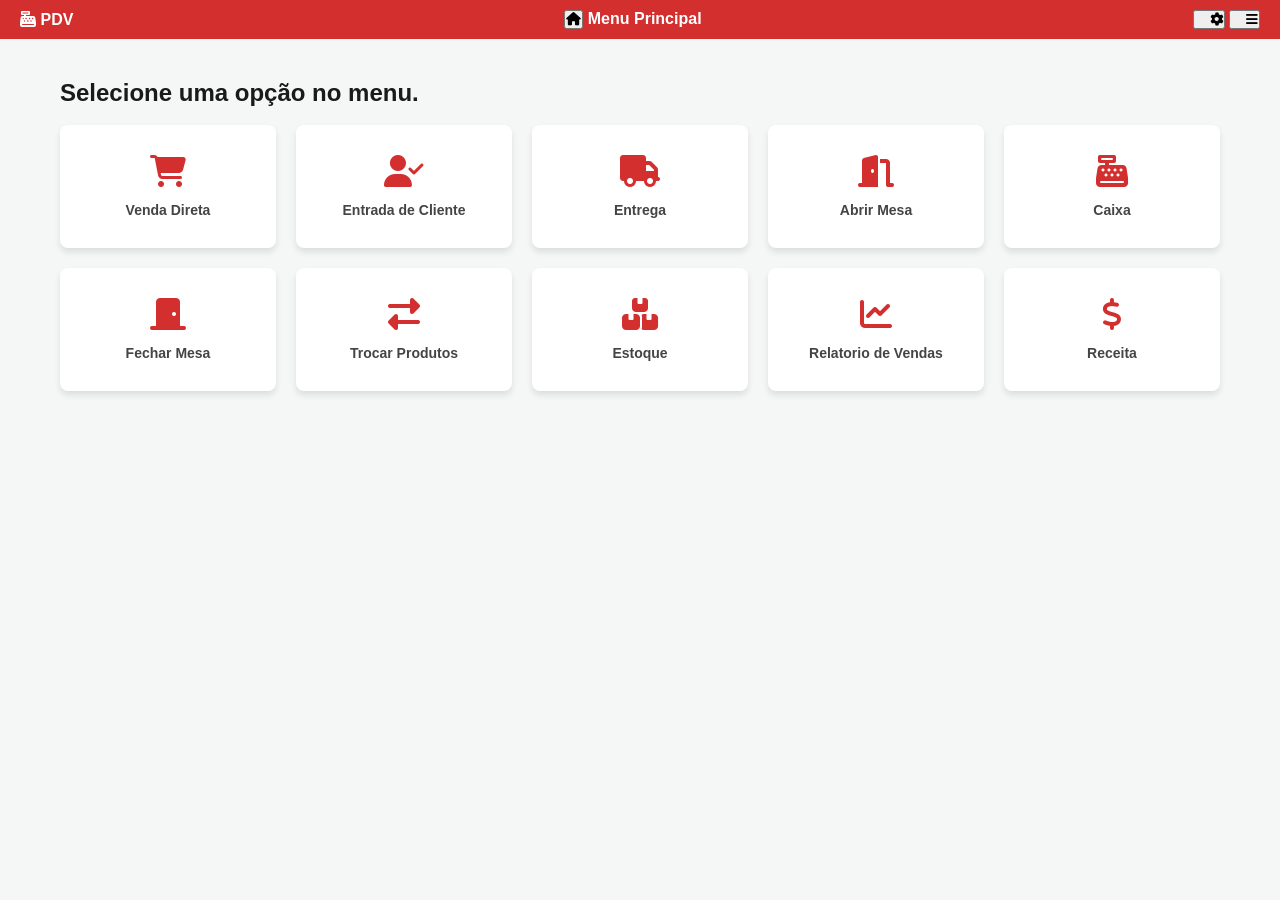
==== src/index.html @ 89629a4d "initial" ====
<!DOCTYPE html>
<html lang="pt-br">

<head>
    <meta charset="UTF-8">
    <meta name="viewport" content="width=device-width, initial-scale=1.0">
    <title>PDV - Sistema</title>
    <link rel="stylesheet" href="style.css">
    <link rel="stylesheet" href="https://cdnjs.cloudflare.com/ajax/libs/font-awesome/6.4.0/css/all.min.css">
</head>

<body>

    <header class="navbar">

        <div class="nav-left">
            <i class="fas fa-cash-register"></i>
            <span>PDV</span>
        </div>

        <div class="nav-center">

            <button onclick="handleAction('Menu Principal')" class="home-btn">
                <i class="fas fa-house"></i>
            </button>

            <span id="nav-title">Menu Principal</span>

        </div>

        <div class="nav-right">
            <button class="icon-btn">
                <i class="fas fa-cog"></i>
            </button>

            <button class="icon-btn">
                <i class="fas fa-bars"></i>
            </button>
        </div>

    </header>

    <main class="container">
        <section class="welcome-section">
            <h1>Selecione uma opção no menu.</h1>
            </br>
        </section>

        <div class="grid-menu">
            <button class="card" onclick="handleAction('Venda Direta')">
                <i class="fas fa-shopping-cart"></i>
                <span>Venda Direta</span>
            </button>
            <button class="card" onclick="handleAction('Entrada de Cliente')">
                <i class="fas fa-user-check"></i>
                <span>Entrada de Cliente</span>
            </button>
            <button class="card" onclick="handleAction('Entrega')">
                <i class="fas fa-truck"></i>
                <span>Entrega</span>
            </button>
            <button class="card" onclick="handleAction('Abrir Mesa')">
                <i class="fas fa-door-open"></i>
                <span>Abrir Mesa</span>
            </button>
            <button class="card" onclick="handleAction('Caixa')">
                <i class="fas fa-cash-register"></i>
                <span>Caixa</span>
            </button>
            <button class="card" onclick="handleAction('Fechar Mesa')">
                <i class="fas fa-door-closed"></i>
                <span>Fechar Mesa</span>
            </button>
            <button class="card" onclick="handleAction('Trocar Produtos')">
                <i class="fas fa-exchange-alt"></i>
                <span>Trocar Produtos</span>
            </button>
            <button class="card" onclick="handleAction('estoque')">
                <i class="fas fa-boxes"></i>
                <span>Estoque</span>
            </button>
            <button class="card" onclick="handleAction('Relatorio de Vendas')">
                <i class="fas fa-chart-line"></i>
                <span>Relatorio de Vendas</span>
            </button>
            <button class="card" onclick="handleAction('Receita')">
                <i class="fas fa-dollar-sign"></i>
                <span>Receita</span>
            </button>
        </div>
    </main>

    <script src="script.js"></script>
</body>

</html>
---- src/style.css ----
:root {

    --primary-red: #d32f2f;

    --bg-light: #f4f7f6;

    --text-dark: #333;

    --card-shadow: 0 4px 6px rgba(0, 0, 0, 0.1);

}



* {

    margin: 0;

    padding: 0;

    box-sizing: border-box;

    font-family: 'Segoe UI', Tahoma, Geneva, Verdana, sans-serif;

}



body {

    background-color: var(--bg-light);

}



/* Navbar */

.navbar {

    background-color: var(--primary-red);

    color: white;

    padding: 10px 20px;

    display: flex;

    justify-content: space-between;

    align-items: center;

    font-weight: bold;

}



.nav-right i {

    margin-left: 15px;

    cursor: pointer;

}



/* Container */

.container {

    max-width: 1200px;

    margin: 40px auto;

    padding: 0 20px;

}



.welcome-section h1 {

    font-size: 24px;

    color: #1a1a1a;

}



.welcome-section p {

    color: #666;

    margin-bottom: 30px;

}



/* Grid System */

.grid-menu {

    display: grid;

    grid-template-columns: repeat(auto-fill, minmax(200px, 1fr));

    gap: 20px;

}



/* Cards */

.card {

    background: white;

    border: none;

    border-radius: 8px;

    padding: 30px 15px;

    display: flex;

    flex-direction: column;

    align-items: center;

    justify-content: center;

    cursor: pointer;

    box-shadow: var(--card-shadow);

    transition: transform 0.2s, box-shadow 0.2s;

}



.card:hover {

    transform: translateY(-5px);

    box-shadow: 0 8px 15px rgba(0, 0, 0, 0.15);

}



.card i {

    font-size: 32px;

    color: var(--primary-red);

    margin-bottom: 15px;

}



.card span {

    font-size: 14px;

    font-weight: 600;

    color: #444;
}
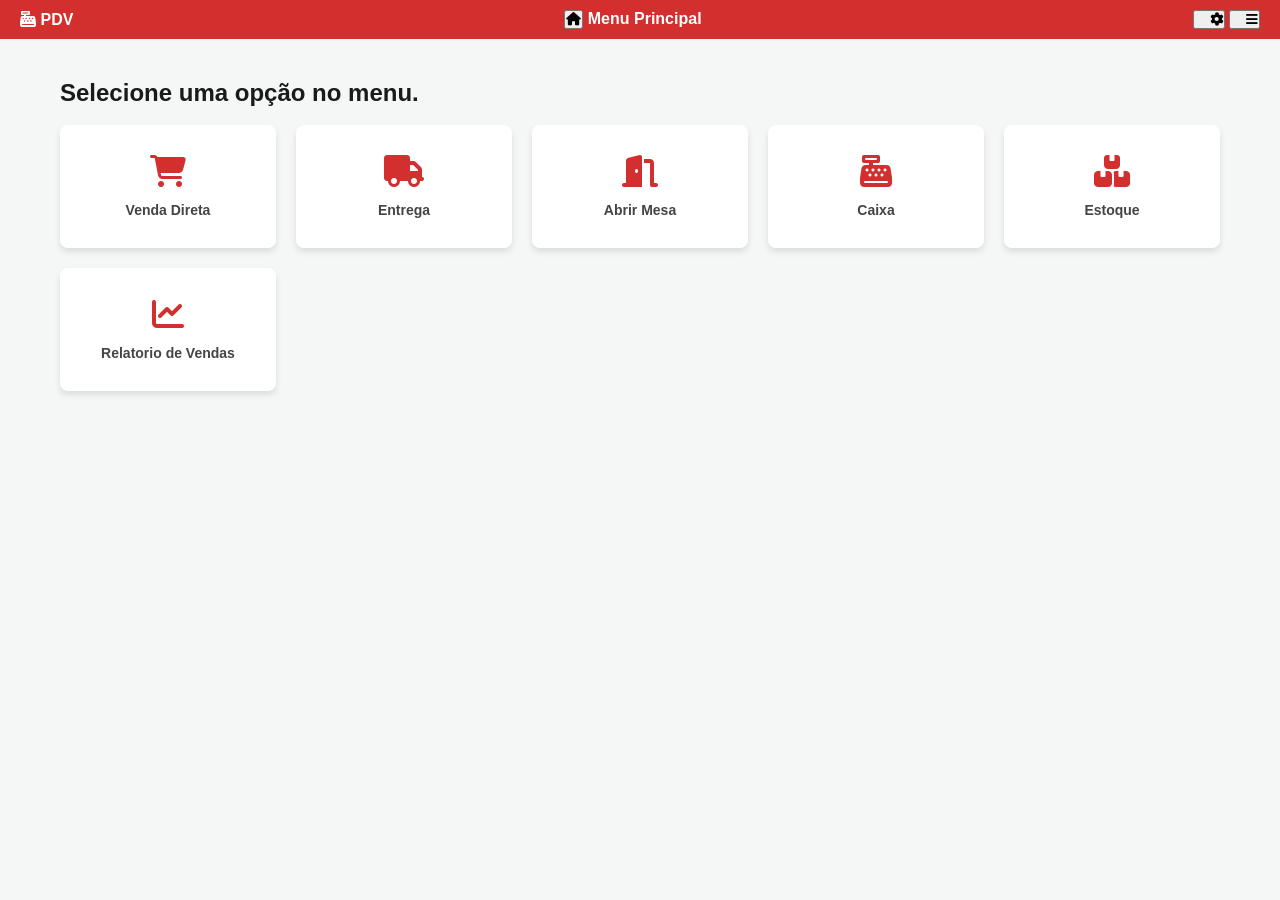
==== commit 4712c2f3: "mesa quase finalizada" ====
--- a/src/index.html
+++ b/src/index.html
@@ -51,10 +51,6 @@
                 <i class="fas fa-shopping-cart"></i>
                 <span>Venda Direta</span>
             </button>
-            <button class="card" onclick="handleAction('Entrada de Cliente')">
-                <i class="fas fa-user-check"></i>
-                <span>Entrada de Cliente</span>
-            </button>
             <button class="card" onclick="handleAction('Entrega')">
                 <i class="fas fa-truck"></i>
                 <span>Entrega</span>
@@ -67,14 +63,6 @@
                 <i class="fas fa-cash-register"></i>
                 <span>Caixa</span>
             </button>
-            <button class="card" onclick="handleAction('Fechar Mesa')">
-                <i class="fas fa-door-closed"></i>
-                <span>Fechar Mesa</span>
-            </button>
-            <button class="card" onclick="handleAction('Trocar Produtos')">
-                <i class="fas fa-exchange-alt"></i>
-                <span>Trocar Produtos</span>
-            </button>
             <button class="card" onclick="handleAction('estoque')">
                 <i class="fas fa-boxes"></i>
                 <span>Estoque</span>
@@ -83,14 +71,28 @@
                 <i class="fas fa-chart-line"></i>
                 <span>Relatorio de Vendas</span>
             </button>
-            <button class="card" onclick="handleAction('Receita')">
-                <i class="fas fa-dollar-sign"></i>
-                <span>Receita</span>
-            </button>
         </div>
     </main>
 
     <script src="script.js"></script>
+
+    <div id="modal-mesa" class="modal hidden">
+
+    <div class="modal-content">
+
+        <span class="close" onclick="fecharModal()">&times;</span>
+
+        <h2 id="modal-titulo">Mesa</h2>
+
+        <button onclick="adicionarItemModal()">➕ Adicionar Item</button>
+        <button onclick="atualizarModal()">🔄 Atualizar</button>
+
+        <div id="modal-detalhes"></div>
+
+    </div>
+
+</div>
+
 </body>
 
 </html>
--- a/src/style.css
+++ b/src/style.css
@@ -173,4 +173,43 @@
     font-weight: 600;
 
     color: #444;
-}+}
+
+.mesa-card {
+    border: 1px solid #ccc;
+    padding: 10px;
+    margin: 10px;
+    border-radius: 8px;
+}
+
+
+.modal {
+    position: fixed;
+    top: 0;
+    left: 0;
+    width: 100%;
+    height: 100%;
+
+    background: rgba(0,0,0,0.5);
+
+    display: flex;
+    align-items: center;
+    justify-content: center;
+}
+
+.hidden {
+    display: none;
+}
+
+.modal-content {
+    background: white;
+    padding: 20px;
+    border-radius: 10px;
+    width: 400px;
+}
+
+.close {
+    float: right;
+    cursor: pointer;
+    font-size: 20px;
+}   
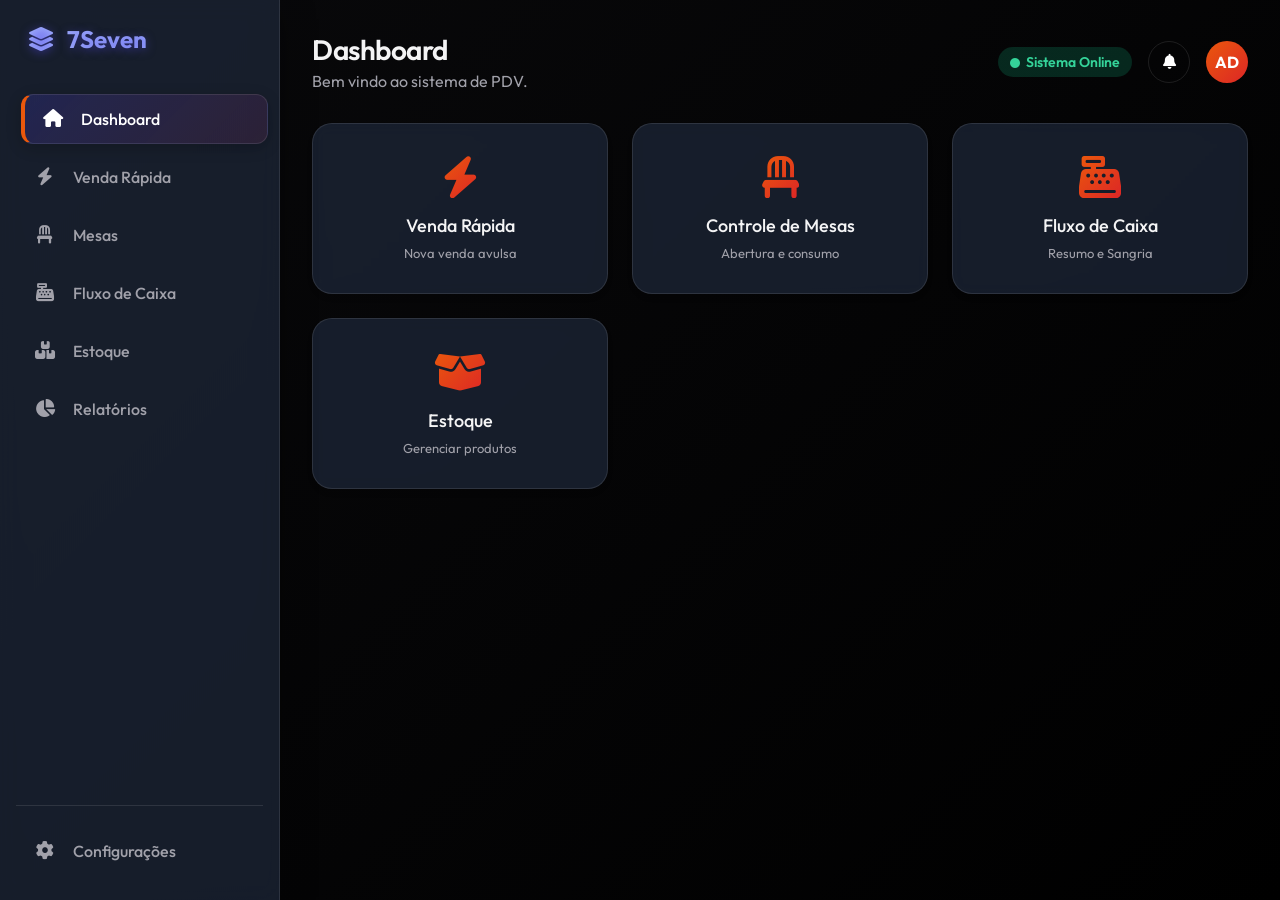
==== commit e73c317f: "melhorias no UX" ====
--- a/src/index.html
+++ b/src/index.html
@@ -1,98 +1,105 @@
-<!DOCTYPE html>
-<html lang="pt-br">
-
-<head>
-    <meta charset="UTF-8">
-    <meta name="viewport" content="width=device-width, initial-scale=1.0">
-    <title>PDV - Sistema</title>
-    <link rel="stylesheet" href="style.css">
-    <link rel="stylesheet" href="https://cdnjs.cloudflare.com/ajax/libs/font-awesome/6.4.0/css/all.min.css">
-</head>
-
-<body>
-
-    <header class="navbar">
-
-        <div class="nav-left">
-            <i class="fas fa-cash-register"></i>
-            <span>PDV</span>
-        </div>
-
-        <div class="nav-center">
-
-            <button onclick="handleAction('Menu Principal')" class="home-btn">
-                <i class="fas fa-house"></i>
-            </button>
-
-            <span id="nav-title">Menu Principal</span>
-
-        </div>
-
-        <div class="nav-right">
-            <button class="icon-btn">
-                <i class="fas fa-cog"></i>
-            </button>
-
-            <button class="icon-btn">
-                <i class="fas fa-bars"></i>
-            </button>
-        </div>
-
-    </header>
-
-    <main class="container">
-        <section class="welcome-section">
-            <h1>Selecione uma opção no menu.</h1>
-            </br>
-        </section>
-
-        <div class="grid-menu">
-            <button class="card" onclick="handleAction('Venda Direta')">
-                <i class="fas fa-shopping-cart"></i>
-                <span>Venda Direta</span>
-            </button>
-            <button class="card" onclick="handleAction('Entrega')">
-                <i class="fas fa-truck"></i>
-                <span>Entrega</span>
-            </button>
-            <button class="card" onclick="handleAction('Abrir Mesa')">
-                <i class="fas fa-door-open"></i>
-                <span>Abrir Mesa</span>
-            </button>
-            <button class="card" onclick="handleAction('Caixa')">
-                <i class="fas fa-cash-register"></i>
-                <span>Caixa</span>
-            </button>
-            <button class="card" onclick="handleAction('estoque')">
-                <i class="fas fa-boxes"></i>
-                <span>Estoque</span>
-            </button>
-            <button class="card" onclick="handleAction('Relatorio de Vendas')">
-                <i class="fas fa-chart-line"></i>
-                <span>Relatorio de Vendas</span>
-            </button>
-        </div>
-    </main>
-
-    <script src="script.js"></script>
-
-    <div id="modal-mesa" class="modal hidden">
-
-    <div class="modal-content">
-
-        <span class="close" onclick="fecharModal()">&times;</span>
-
-        <h2 id="modal-titulo">Mesa</h2>
-
-        <button onclick="adicionarItemModal()">➕ Adicionar Item</button>
-        <button onclick="atualizarModal()">🔄 Atualizar</button>
-
-        <div id="modal-detalhes"></div>
-
-    </div>
-
-</div>
-
-</body>
-
+<!DOCTYPE html>
+<html lang="pt-br">
+<head>
+    <meta charset="UTF-8">
+    <meta name="viewport" content="width=device-width, initial-scale=1.0">
+    <title>7Seven</title>
+    <link rel="stylesheet" href="style.css">
+    <link rel="stylesheet" href="https://cdnjs.cloudflare.com/ajax/libs/font-awesome/6.4.0/css/all.min.css">
+</head>
+<body>
+
+    <div class="app-layout">
+        
+        <!-- Glass Sidebar -->
+        <aside class="sidebar">
+            <div class="brand">
+                <i class="fas fa-layer-group"></i>
+                <span>7Seven</span>
+            </div>
+
+            <nav class="nav-links">
+                <a class="nav-item active" onclick="handleAction('Menu Principal', this)">
+                    <i class="fas fa-home"></i> <span>Dashboard</span>
+                </a>
+                <a class="nav-item" onclick="handleAction('Venda Direta', this)">
+                    <i class="fas fa-bolt"></i> <span>Venda Rápida</span>
+                </a>
+                <a class="nav-item" onclick="handleAction('Mesas', this)">
+                    <i class="fas fa-chair"></i> <span>Mesas</span>
+                </a>
+                <a class="nav-item" onclick="handleAction('Caixa', this)">
+                    <i class="fas fa-cash-register"></i> <span>Fluxo de Caixa</span>
+                </a>
+                <a class="nav-item" onclick="handleAction('Estoque', this)">
+                    <i class="fas fa-boxes"></i> <span>Estoque</span>
+                </a>
+                <a class="nav-item" onclick="handleAction('Relatórios', this)">
+                    <i class="fas fa-chart-pie"></i> <span>Relatórios</span>
+                </a>
+            </nav>
+
+            <div style="margin-top: auto; padding-top: 20px; border-top: 1px solid rgba(255,255,255,0.1);">
+                <a class="nav-item" onclick="handleAction('Configurações', this)">
+                    <i class="fas fa-cog"></i> <span>Configurações</span>
+                </a>
+            </div>
+        </aside>
+
+        <!-- Main Workspace -->
+        <main class="main-area">
+            
+            <header class="page-header">
+                <div>
+                    <h1 class="page-title" id="page-title">Dashboard</h1>
+                    <p style="color: var(--text-muted); margin-top: 4px;">Bem vindo ao sistema de PDV.</p>
+                </div>
+                
+                <div style="display: flex; gap: 16px; align-items: center;">
+                    <span style="background: rgba(16, 185, 129, 0.2); color: #34d399; padding: 6px 12px; border-radius: 20px; font-size: 14px; font-weight: 600;"><i class="fas fa-circle" style="font-size: 10px; margin-right: 6px;"></i>Sistema Online</span>
+                    <button class="btn btn-outline" style="padding: 10px; border-radius: 50%; width: 42px; height: 42px;"><i class="fas fa-bell"></i></button>
+                    <div style="width: 42px; height: 42px; border-radius: 50%; background: linear-gradient(135deg, var(--primary), var(--secondary)); display: flex; align-items: center; justify-content: center; font-weight: bold; color: white;">
+                        AD
+                    </div>
+                </div>
+            </header>
+
+            <div id="content-container">
+                <!-- PÁGINA INICIAL INJETADA AQUI (OU O TEMPLATE ABAIXO SE MANTÉM, LOGO SUBSTITUIDO) -->
+                <div class="glass-grid" id="home-menu">
+                    <div class="glass-card" onclick="handleAction('Venda Direta')">
+                        <i class="fas fa-bolt"></i>
+                        <h3>Venda Rápida</h3>
+                        <p style="font-size: 13px; color: var(--text-muted); margin-top: 8px;">Nova venda avulsa</p>
+                    </div>
+                    <div class="glass-card" onclick="handleAction('Mesas')">
+                        <i class="fas fa-chair"></i>
+                        <h3>Controle de Mesas</h3>
+                        <p style="font-size: 13px; color: var(--text-muted); margin-top: 8px;">Abertura e consumo</p>
+                    </div>
+                    <div class="glass-card" onclick="handleAction('Caixa')">
+                        <i class="fas fa-cash-register"></i>
+                        <h3>Fluxo de Caixa</h3>
+                        <p style="font-size: 13px; color: var(--text-muted); margin-top: 8px;">Resumo e Sangria</p>
+                    </div>
+                    <div class="glass-card" onclick="handleAction('Estoque')">
+                        <i class="fas fa-box-open"></i>
+                        <h3>Estoque</h3>
+                        <p style="font-size: 13px; color: var(--text-muted); margin-top: 8px;">Gerenciar produtos</p>
+                    </div>
+                </div>
+            </div>
+
+        </main>
+    </div>
+
+    <!-- Container for dynamic toasts -->
+    <div id="toast-container"></div>
+    
+    <!-- Área de Impressão de Cupons -->
+    <div id="print-area"></div>
+
+    <!-- Global Scripts -->
+    <script src="script.js"></script>
+</body>
 </html>
--- a/src/style.css
+++ b/src/style.css
@@ -1,215 +1,516 @@
-:root {
-
-    --primary-red: #d32f2f;
-
-    --bg-light: #f4f7f6;
-
-    --text-dark: #333;
-
-    --card-shadow: 0 4px 6px rgba(0, 0, 0, 0.1);
-
-}
-
-
-
-* {
-
-    margin: 0;
-
-    padding: 0;
-
-    box-sizing: border-box;
-
-    font-family: 'Segoe UI', Tahoma, Geneva, Verdana, sans-serif;
-
-}
-
-
-
-body {
-
-    background-color: var(--bg-light);
-
-}
-
-
-
-/* Navbar */
-
-.navbar {
-
-    background-color: var(--primary-red);
-
-    color: white;
-
-    padding: 10px 20px;
-
-    display: flex;
-
-    justify-content: space-between;
-
-    align-items: center;
-
-    font-weight: bold;
-
-}
-
-
-
-.nav-right i {
-
-    margin-left: 15px;
-
-    cursor: pointer;
-
-}
-
-
-
-/* Container */
-
-.container {
-
-    max-width: 1200px;
-
-    margin: 40px auto;
-
-    padding: 0 20px;
-
-}
-
-
-
-.welcome-section h1 {
-
-    font-size: 24px;
-
-    color: #1a1a1a;
-
-}
-
-
-
-.welcome-section p {
-
-    color: #666;
-
-    margin-bottom: 30px;
-
-}
-
-
-
-/* Grid System */
-
-.grid-menu {
-
-    display: grid;
-
-    grid-template-columns: repeat(auto-fill, minmax(200px, 1fr));
-
-    gap: 20px;
-
-}
-
-
-
-/* Cards */
-
-.card {
-
-    background: white;
-
-    border: none;
-
-    border-radius: 8px;
-
-    padding: 30px 15px;
-
-    display: flex;
-
-    flex-direction: column;
-
-    align-items: center;
-
-    justify-content: center;
-
-    cursor: pointer;
-
-    box-shadow: var(--card-shadow);
-
-    transition: transform 0.2s, box-shadow 0.2s;
-
-}
-
-
-
-.card:hover {
-
-    transform: translateY(-5px);
-
-    box-shadow: 0 8px 15px rgba(0, 0, 0, 0.15);
-
-}
-
-
-
-.card i {
-
-    font-size: 32px;
-
-    color: var(--primary-red);
-
-    margin-bottom: 15px;
-
-}
-
-
-
-.card span {
-
-    font-size: 14px;
-
-    font-weight: 600;
-
-    color: #444;
-}
-
-.mesa-card {
-    border: 1px solid #ccc;
-    padding: 10px;
-    margin: 10px;
-    border-radius: 8px;
-}
-
-
-.modal {
-    position: fixed;
-    top: 0;
-    left: 0;
-    width: 100%;
-    height: 100%;
-
-    background: rgba(0,0,0,0.5);
-
-    display: flex;
-    align-items: center;
-    justify-content: center;
-}
-
-.hidden {
-    display: none;
-}
-
-.modal-content {
-    background: white;
-    padding: 20px;
-    border-radius: 10px;
-    width: 400px;
-}
-
-.close {
-    float: right;
-    cursor: pointer;
-    font-size: 20px;
-}   +@import url('https://fonts.googleapis.com/css2?family=Outfit:wght@300;400;500;600;700&display=swap');
+
+:root {
+    --primary: #ea580c;
+    --primary-hover: #c2410c;
+    --secondary: #dc2626;
+    --success: #10b981;
+    --danger: #ef4444;
+    --warning: #f59e0b;
+    --info: #3b82f6;
+
+    /* Dark theme foundation */
+    --bg-dark: #09090b;
+    --bg-darker: #000000;
+    --text-light: #f4f4f5;
+    --text-muted: #a1a1aa;
+
+    /* Glassmorphism tokens */
+    --glass-bg: rgba(30, 41, 59, 0.7);
+    --glass-border: rgba(255, 255, 255, 0.1);
+    --glass-shadow: 0 8px 32px 0 rgba(0, 0, 0, 0.37);
+    
+    --transition: all 0.3s cubic-bezier(0.4, 0, 0.2, 1);
+}
+
+* {
+    margin: 0;
+    padding: 0;
+    box-sizing: border-box;
+    font-family: 'Outfit', sans-serif;
+}
+
+body {
+    background: linear-gradient(135deg, var(--bg-dark), var(--bg-darker));
+    color: var(--text-light);
+    min-height: 100vh;
+    display: flex;
+    overflow-x: hidden;
+}
+
+/* Layout */
+.app-layout {
+    display: flex;
+    width: 100%;
+    height: 100vh;
+}
+
+/* Sidebar (Glassmorphism) */
+.sidebar {
+    width: 280px;
+    background: var(--glass-bg);
+    backdrop-filter: blur(12px);
+    -webkit-backdrop-filter: blur(12px);
+    border-right: 1px solid var(--glass-border);
+    display: flex;
+    flex-direction: column;
+    padding: 24px 16px;
+    box-shadow: var(--glass-shadow);
+    z-index: 10;
+}
+
+.brand {
+    display: flex;
+    align-items: center;
+    gap: 12px;
+    font-size: 24px;
+    font-weight: 700;
+    color: white;
+    margin-bottom: 40px;
+    padding-left: 12px;
+    text-shadow: 0 2px 10px rgba(79, 70, 229, 0.5);
+    background: linear-gradient(to right, #a5b4fc, #818cf8);
+    -webkit-background-clip: text;
+    -webkit-text-fill-color: transparent;
+}
+
+.nav-links {
+    display: flex;
+    flex-direction: column;
+    gap: 8px;
+    flex: 1;
+}
+
+.nav-item {
+    display: flex;
+    align-items: center;
+    gap: 16px;
+    padding: 14px 16px;
+    color: var(--text-muted);
+    text-decoration: none;
+    border-radius: 12px;
+    font-weight: 500;
+    transition: var(--transition);
+    cursor: pointer;
+    border: 1px solid transparent;
+}
+
+.nav-item:hover, .nav-item.active {
+    background: rgba(255, 255, 255, 0.05);
+    color: white;
+    border: 1px solid var(--glass-border);
+    box-shadow: 0 4px 15px rgba(0, 0, 0, 0.2);
+    transform: translateX(5px);
+}
+
+.nav-item i {
+    font-size: 18px;
+    width: 24px;
+    text-align: center;
+}
+
+.nav-item.active {
+    background: linear-gradient(135deg, rgba(79, 70, 229, 0.2), rgba(236, 72, 153, 0.1));
+    border-left: 4px solid var(--primary);
+}
+
+/* Main Content */
+.main-area {
+    flex: 1;
+    display: flex;
+    flex-direction: column;
+    overflow-y: auto;
+    padding: 32px;
+    position: relative;
+}
+
+/* Dynamic Page Title */
+.page-header {
+    display: flex;
+    justify-content: space-between;
+    align-items: center;
+    margin-bottom: 32px;
+}
+
+.page-title {
+    font-size: 28px;
+    font-weight: 600;
+    letter-spacing: -0.5px;
+}
+
+/* Content Container (Fade in animation) */
+#content-container {
+    animation: fadeIn 0.4s ease-out forwards;
+    width: 100%;
+    max-width: 1200px;
+    margin: 0 auto;
+}
+
+@keyframes fadeIn {
+    from { opacity: 0; transform: translateY(15px); }
+    to { opacity: 1; transform: translateY(0); }
+}
+
+/* Glass Cards (used for grid menu and other lists) */
+.glass-grid {
+    display: grid;
+    grid-template-columns: repeat(auto-fill, minmax(240px, 1fr));
+    gap: 24px;
+}
+
+.glass-card {
+    background: var(--glass-bg);
+    backdrop-filter: blur(8px);
+    -webkit-backdrop-filter: blur(8px);
+    border: 1px solid var(--glass-border);
+    border-radius: 20px;
+    padding: 32px 24px;
+    display: flex;
+    flex-direction: column;
+    align-items: center;
+    justify-content: center;
+    text-align: center;
+    cursor: pointer;
+    transition: var(--transition);
+    box-shadow: 0 4px 6px -1px rgba(0, 0, 0, 0.1), 0 2px 4px -1px rgba(0, 0, 0, 0.06);
+    position: relative;
+    overflow: hidden;
+}
+
+.glass-card::before {
+    content: '';
+    position: absolute;
+    top: 0; left: -100%;
+    width: 50%; height: 100%;
+    background: linear-gradient(to right, transparent, rgba(255,255,255,0.05), transparent);
+    transform: skewX(-25deg);
+    transition: 0.5s;
+}
+
+.glass-card:hover::before {
+    left: 150%;
+}
+
+.glass-card:hover {
+    transform: translateY(-8px);
+    border-color: rgba(255, 255, 255, 0.2);
+    box-shadow: 0 20px 25px -5px rgba(0, 0, 0, 0.2), 0 10px 10px -5px rgba(0, 0, 0, 0.1);
+}
+
+.glass-card i {
+    font-size: 42px;
+    margin-bottom: 16px;
+    background: linear-gradient(135deg, var(--primary), var(--secondary));
+    -webkit-background-clip: text;
+    -webkit-text-fill-color: transparent;
+}
+
+.glass-card h3 {
+    font-size: 18px;
+    font-weight: 500;
+    color: var(--text-light);
+}
+
+/* Modals */
+.modal-overlay {
+    position: fixed;
+    inset: 0;
+    background: rgba(0, 0, 0, 0.6);
+    backdrop-filter: blur(4px);
+    display: flex;
+    align-items: center;
+    justify-content: center;
+    z-index: 100;
+    opacity: 0;
+    pointer-events: none;
+    transition: opacity 0.3s ease;
+}
+
+.modal-overlay.active {
+    opacity: 1;
+    pointer-events: auto;
+}
+
+.glass-modal {
+    background: rgba(15, 23, 42, 0.85);
+    backdrop-filter: blur(16px);
+    border: 1px solid var(--glass-border);
+    border-radius: 24px;
+    width: 100%;
+    max-width: 500px;
+    padding: 32px;
+    box-shadow: 0 25px 50px -12px rgba(0, 0, 0, 0.5);
+    transform: scale(0.95) translateY(20px);
+    transition: all 0.3s cubic-bezier(0.34, 1.56, 0.64, 1);
+}
+
+.modal-overlay.active .glass-modal {
+    transform: scale(1) translateY(0);
+}
+
+.modal-header {
+    display: flex;
+    justify-content: space-between;
+    align-items: center;
+    margin-bottom: 24px;
+}
+
+.modal-header h2 {
+    font-size: 22px;
+}
+
+.close-btn {
+    background: none;
+    border: none;
+    color: var(--text-muted);
+    font-size: 24px;
+    cursor: pointer;
+    transition: color 0.2s;
+}
+
+.close-btn:hover {
+    color: var(--danger);
+}
+
+/* Forms & Inputs */
+.form-group {
+    margin-bottom: 20px;
+}
+
+.form-group label {
+    display: block;
+    margin-bottom: 8px;
+    color: var(--text-muted);
+    font-size: 14px;
+    font-weight: 500;
+}
+
+.glass-input, .glass-select {
+    width: 100%;
+    background: rgba(0, 0, 0, 0.2);
+    border: 1px solid rgba(255, 255, 255, 0.1);
+    border-radius: 12px;
+    padding: 12px 16px;
+    color: white;
+    font-size: 15px;
+    transition: var(--transition);
+}
+
+.glass-input:focus, .glass-select:focus {
+    outline: none;
+    border-color: var(--primary);
+    box-shadow: 0 0 0 3px rgba(79, 70, 229, 0.2);
+}
+
+/* Buttons */
+.btn {
+    padding: 12px 24px;
+    border-radius: 12px;
+    border: none;
+    font-weight: 600;
+    font-size: 15px;
+    cursor: pointer;
+    transition: var(--transition);
+    display: inline-flex;
+    align-items: center;
+    justify-content: center;
+    gap: 8px;
+}
+
+.btn-primary {
+    background: linear-gradient(135deg, var(--primary), var(--primary-hover));
+    color: white;
+    box-shadow: 0 4px 14px 0 rgba(79, 70, 229, 0.39);
+}
+
+.btn-primary:hover {
+    transform: translateY(-2px);
+    box-shadow: 0 6px 20px rgba(79, 70, 229, 0.23);
+}
+
+.btn-success {
+    background: linear-gradient(135deg, var(--success), #059669);
+    color: white;
+}
+
+.btn-danger {
+    background: linear-gradient(135deg, var(--danger), #dc2626);
+    color: white;
+}
+
+.btn-outline {
+    background: transparent;
+    border: 1px solid var(--glass-border);
+    color: white;
+}
+.btn-outline:hover {
+    background: rgba(255, 255, 255, 0.1);
+}
+
+/* Toast Notifications */
+#toast-container {
+    position: fixed;
+    bottom: 24px;
+    right: 24px;
+    z-index: 1000;
+    display: flex;
+    flex-direction: column;
+    gap: 12px;
+}
+
+.glass-toast {
+    background: rgba(15, 23, 42, 0.9);
+    backdrop-filter: blur(12px);
+    border-left: 4px solid var(--primary);
+    border-top: 1px solid var(--glass-border);
+    border-right: 1px solid var(--glass-border);
+    border-bottom: 1px solid var(--glass-border);
+    color: white;
+    padding: 16px 20px;
+    border-radius: 12px;
+    display: flex;
+    align-items: center;
+    gap: 12px;
+    box-shadow: 0 10px 25px -5px rgba(0, 0, 0, 0.3);
+    animation: slideInRight 0.3s cubic-bezier(0.175, 0.885, 0.32, 1.275) forwards;
+}
+
+.glass-toast.toast-error { border-left-color: var(--danger); }
+.glass-toast.toast-success { border-left-color: var(--success); }
+.glass-toast.toast-warning { border-left-color: var(--warning); }
+
+.glass-toast.fade-out {
+    animation: fadeOutRight 0.3s forwards;
+}
+
+@keyframes slideInRight {
+    from { transform: translateX(120%); opacity: 0; }
+    to { transform: translateX(0); opacity: 1; }
+}
+
+@keyframes fadeOutRight {
+    from { transform: translateX(0); opacity: 1; }
+    to { transform: translateX(120%); opacity: 0; }
+}
+
+/* Mesas List */
+.mesas-grid {
+    display: grid;
+    grid-template-columns: repeat(auto-fill, minmax(280px, 1fr));
+    gap: 20px;
+}
+
+.mesa-card {
+    background: rgba(255, 255, 255, 0.03);
+    border: 1px solid var(--glass-border);
+    border-radius: 16px;
+    padding: 20px;
+    transition: var(--transition);
+}
+
+.mesa-card:hover {
+    background: rgba(255, 255, 255, 0.05);
+    border-color: rgba(255, 255, 255, 0.2);
+}
+
+.mesa-header {
+    display: flex;
+    justify-content: space-between;
+    align-items: center;
+    margin-bottom: 16px;
+    border-bottom: 1px solid rgba(255, 255, 255, 0.05);
+    padding-bottom: 12px;
+}
+
+.status-badge {
+    padding: 4px 10px;
+    border-radius: 20px;
+    font-size: 12px;
+    font-weight: 600;
+}
+.status-livre { background: rgba(16, 185, 129, 0.2); color: #34d399; }
+.status-ocupada { background: rgba(239, 68, 68, 0.2); color: #f87171; }
+
+.mesa-actions {
+    display: flex;
+    gap: 8px;
+    flex-wrap: wrap;
+}
+
+.mesa-actions .btn {
+    flex: 1;
+    font-size: 13px;
+    padding: 8px;
+}
+
+/* Scrollbar */
+::-webkit-scrollbar { width: 8px; }
+::-webkit-scrollbar-track { background: var(--bg-dark); }
+::-webkit-scrollbar-thumb { background: rgba(255, 255, 255, 0.2); border-radius: 10px; }
+::-webkit-scrollbar-thumb:hover { background: rgba(255, 255, 255, 0.3); }
+
+/* Tables */
+.glass-table-wrapper {
+    background: rgba(255, 255, 255, 0.02);
+    border: 1px solid var(--glass-border);
+    border-radius: 16px;
+    overflow: hidden;
+}
+
+.glass-table {
+    width: 100%;
+    border-collapse: collapse;
+}
+
+.glass-table th {
+    background: rgba(255, 255, 255, 0.05);
+    padding: 16px;
+    text-align: left;
+    color: var(--text-muted);
+    font-weight: 500;
+    font-size: 14px;
+}
+
+.glass-table td {
+    padding: 16px;
+    border-top: 1px solid rgba(255, 255, 255, 0.05);
+    color: var(--text-light);
+}
+
+.glass-table tr:hover td {
+    background: rgba(255, 255, 255, 0.02);
+}
+
+.text-right { text-align: right; }
+
+/* --- PRINT STYLES --- */
+@media print {
+    body { background: white !important; margin: 0; padding: 0; }
+    .app-layout, #toast-container, .modal-overlay { display: none !important; }
+    
+    #print-area, #print-area * {
+        visibility: visible;
+        color: black !important;
+        font-family: 'Courier New', Courier, monospace, sans-serif;
+    }
+    
+    #print-area {
+        position: absolute;
+        left: 0;
+        top: 0;
+        width: 80mm;
+        margin: 0;
+        padding: 5mm;
+        background: white;
+    }
+
+    .print-header { text-align: center; margin-bottom: 10px; border-bottom: 1px dashed black; padding-bottom: 5px; }
+    .print-title { font-weight: bold; font-size: 16px; margin: 0 0 4px 0; }
+    .print-subtitle { font-size: 12px; margin: 0; }
+    .print-info { font-size: 12px; margin-bottom: 10px; border-bottom: 1px dashed black; padding-bottom: 5px;}
+    .print-table { width: 100%; font-size: 12px; margin-bottom: 10px; border-collapse: collapse; }
+    .print-table th, .print-table td { text-align: left; padding: 2px 0; border: none !important; background: transparent !important;}
+    .print-table th.right, .print-table td.right { text-align: right; }
+    .print-total { font-weight: bold; font-size: 14px; text-align: right; border-top: 1px dashed black; padding-top: 5px; margin-bottom: 10px; }
+    .print-footer { text-align: center; font-size: 12px; border-top: 1px dashed black; padding-top: 5px; margin-top: 10px; }
+}
